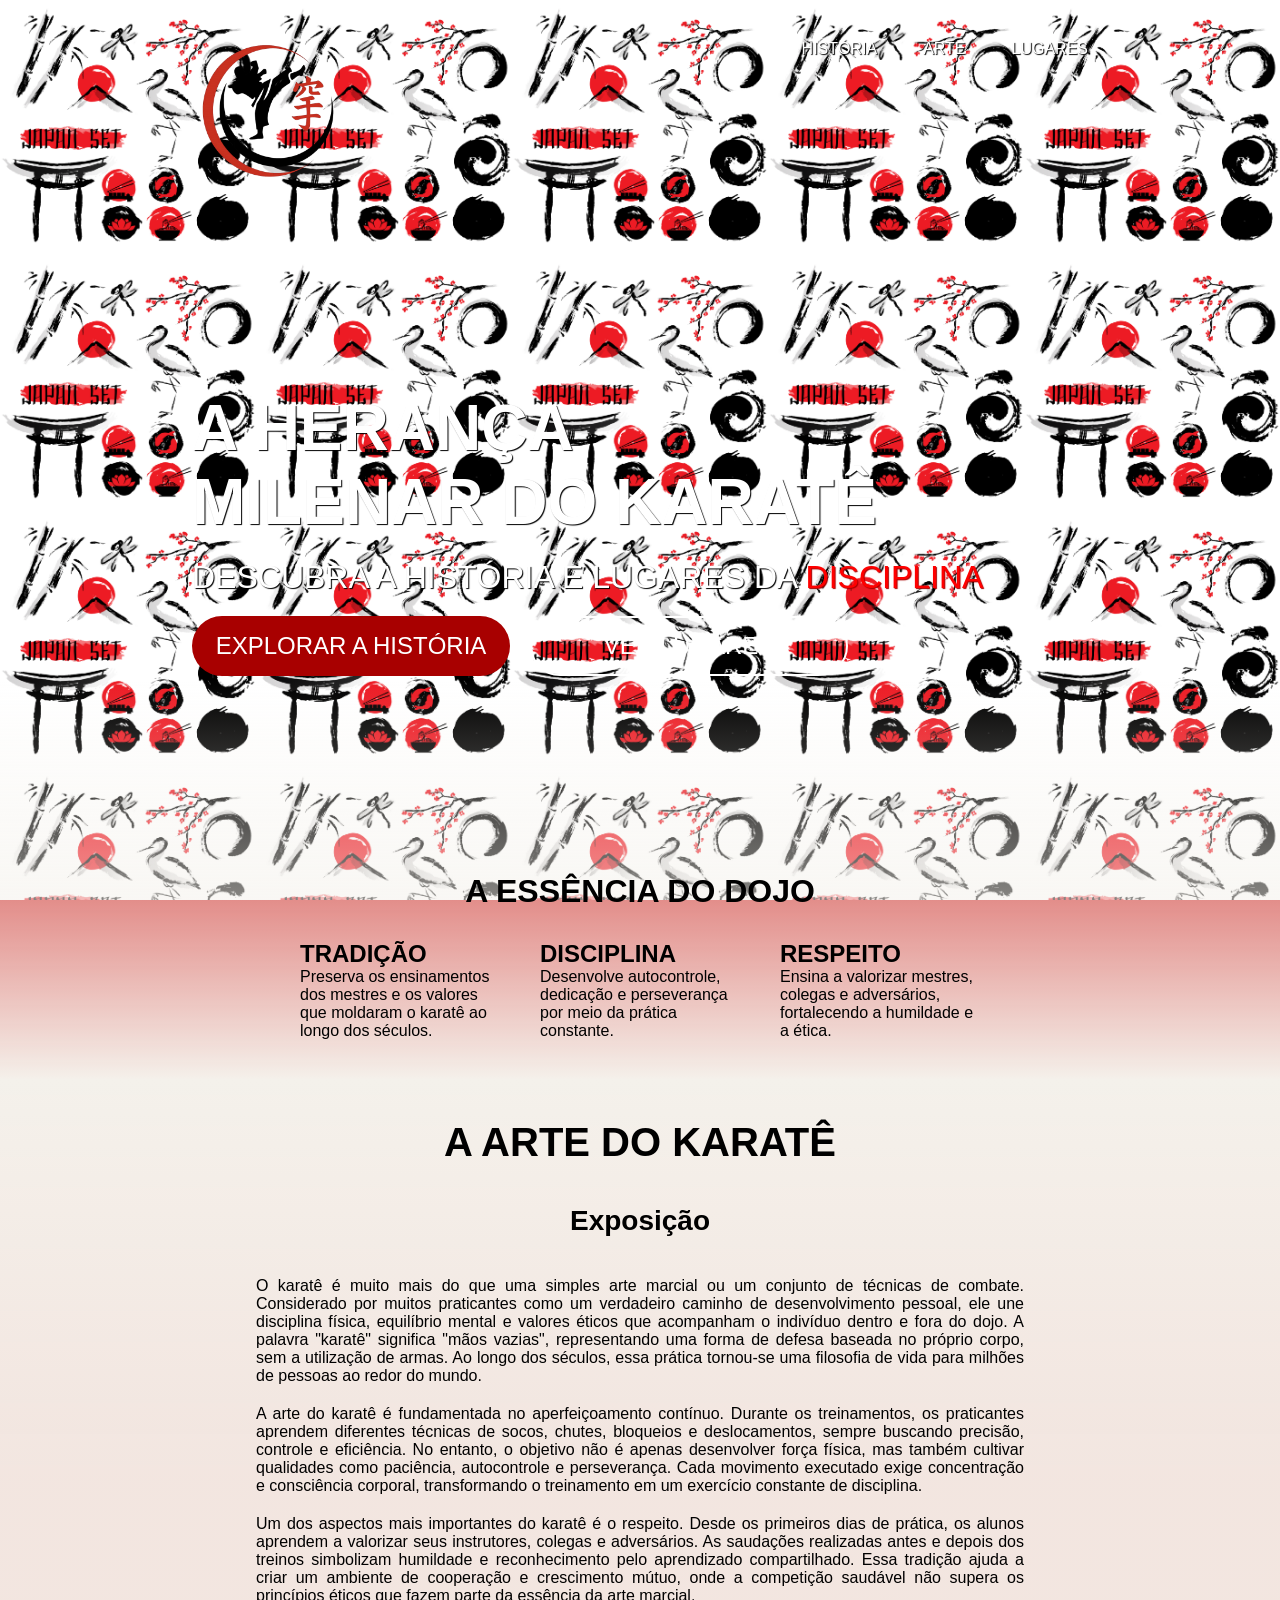
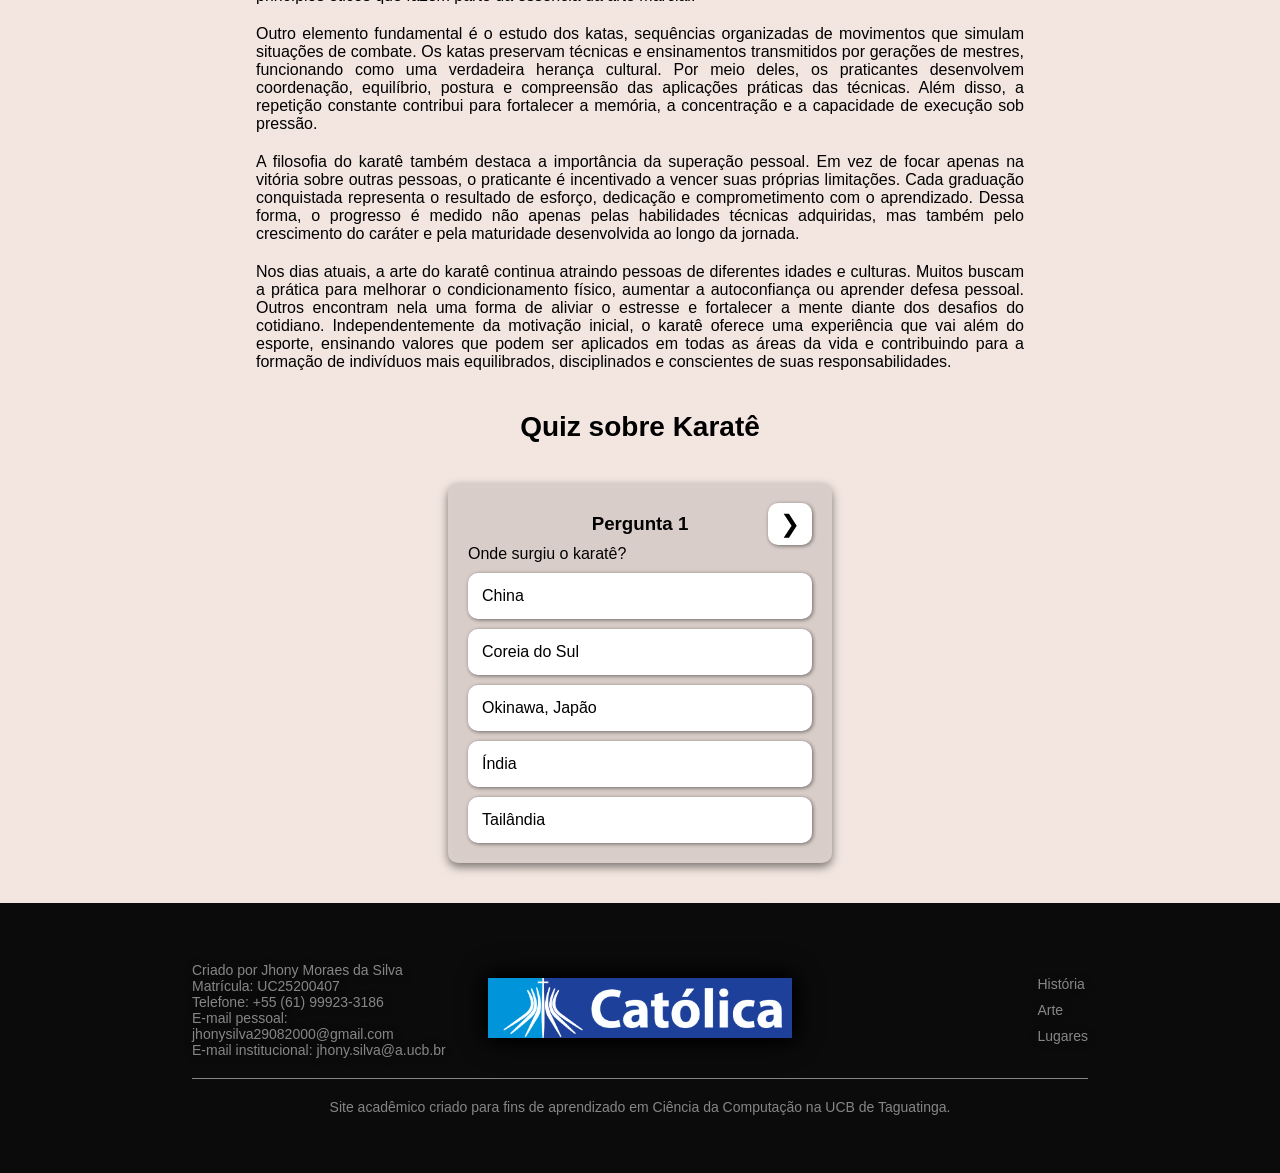
==== arte.html @ 7bbd3959 "Update 1" ====
<!DOCTYPE html>
<html>

<head>
    <title>Inicial</title>

    <link rel="stylesheet" href="style.css">
</head>

<body>
    <!-- <a href="#" class="seta"><img src="setaparacima.png" alt="Seta"></a> -->
    <div class="fundo"></div>
    <div class="temporario">
        <header>
            <div class="headertopo">
                <a href="lugares.html"><img src="logokarate.png" alt="Logo"></a>
                <div class="barra-topo"></div>
                <nav>
                    <a href="historia.html">HISTÓRIA</a>
                    <a href="#arte">ARTE</a>
                    <a href="lugares.html">LUGARES</a>
                </nav>
            </div>
            <div class="headermeio">
                <h1>A HERANÇA<br>MILENAR DO KARATÊ</h1>
                <p>DESCUBRA A HISTÓRIA E LUGARES DA <span>DISCIPLINA</span></p>
                <div class="headermeiobotoes">
                    <a href="historia.html" class="botao1">
                        <div>
                            <p>EXPLORAR A HISTÓRIA</p>
                        </div>
                    </a>
                    <a href="lugares.html" class="botao2">
                        <div>
                            <p>VER LUGARES</p>
                        </div>
                    </a>
                </div>
            </div>
            <div class="headerbase">
                <h1>A ESSÊNCIA DO DOJO</h1>
                <div class="atributos">
                    <div>
                        <h1>TRADIÇÃO</h1>
                        <p>Preserva os ensinamentos dos mestres e os valores que moldaram o karatê ao longo dos séculos.</p>
                    </div>
                    <div>
                        <h1>DISCIPLINA</h1>
                        <p>Desenvolve autocontrole, dedicação e perseverança por meio da prática constante.</p>
                    </div>
                    <div>
                        <h1>RESPEITO</h1>
                        <p>Ensina a valorizar mestres, colegas e adversários, fortalecendo a humildade e a ética.</p>
                    </div>
                </div>
            </div>
        </header>
        <main>
            <section id="arte" class="arte">
                <h1>A ARTE DO KARATÊ</h1>
                <h2>Exposição</h2>
                <div class="exposicao">
                    <p>O karatê é muito mais do que uma simples arte marcial ou um conjunto de técnicas de combate.
                        Considerado por muitos praticantes como um verdadeiro caminho de desenvolvimento pessoal, ele
                        une disciplina física, equilíbrio mental e valores éticos que acompanham o indivíduo dentro e
                        fora do dojo. A palavra "karatê" significa "mãos vazias", representando uma forma de defesa
                        baseada no próprio corpo, sem a utilização de armas. Ao longo dos séculos, essa prática
                        tornou-se uma filosofia de vida para milhões de pessoas ao redor do mundo.</p>
                    <p>A arte do karatê é fundamentada no aperfeiçoamento contínuo. Durante os treinamentos, os
                        praticantes aprendem diferentes técnicas de socos, chutes, bloqueios e deslocamentos, sempre
                        buscando precisão, controle e eficiência. No entanto, o objetivo não é apenas desenvolver força
                        física, mas também cultivar qualidades como paciência, autocontrole e perseverança. Cada
                        movimento executado exige concentração e consciência corporal, transformando o treinamento em um
                        exercício constante de disciplina.</p>
                    <p>Um dos aspectos mais importantes do karatê é o respeito. Desde os primeiros dias de prática, os
                        alunos aprendem a valorizar seus instrutores, colegas e adversários. As saudações realizadas
                        antes e depois dos treinos simbolizam humildade e reconhecimento pelo aprendizado compartilhado.
                        Essa tradição ajuda a criar um ambiente de cooperação e crescimento mútuo, onde a competição
                        saudável não supera os princípios éticos que fazem parte da essência da arte marcial.</p>
                    <p>Outro elemento fundamental é o estudo dos katas, sequências organizadas de movimentos que simulam
                        situações de combate. Os katas preservam técnicas e ensinamentos transmitidos por gerações de
                        mestres, funcionando como uma verdadeira herança cultural. Por meio deles, os praticantes
                        desenvolvem coordenação, equilíbrio, postura e compreensão das aplicações práticas das técnicas.
                        Além disso, a repetição constante contribui para fortalecer a memória, a concentração e a
                        capacidade de execução sob pressão.</p>
                    <p>A filosofia do karatê também destaca a importância da superação pessoal. Em vez de focar apenas
                        na vitória sobre outras pessoas, o praticante é incentivado a vencer suas próprias limitações.
                        Cada graduação conquistada representa o resultado de esforço, dedicação e comprometimento com o
                        aprendizado. Dessa forma, o progresso é medido não apenas pelas habilidades técnicas adquiridas,
                        mas também pelo crescimento do caráter e pela maturidade desenvolvida ao longo da jornada.</p>
                    <p>Nos dias atuais, a arte do karatê continua atraindo pessoas de diferentes idades e culturas.
                        Muitos buscam a prática para melhorar o condicionamento físico, aumentar a autoconfiança ou
                        aprender defesa pessoal. Outros encontram nela uma forma de aliviar o estresse e fortalecer a
                        mente diante dos desafios do cotidiano. Independentemente da motivação inicial, o karatê oferece
                        uma experiência que vai além do esporte, ensinando valores que podem ser aplicados em todas as
                        áreas da vida e contribuindo para a formação de indivíduos mais equilibrados, disciplinados e
                        conscientes de suas responsabilidades.</p>
                </div>
                <h2>Quiz sobre Karatê</h2>
                <input type="radio" name="navegacao" id="pergunta1" class="controle-navegacao" checked>
                <input type="radio" name="navegacao" id="pergunta2" class="controle-navegacao">
                <input type="radio" name="navegacao" id="pergunta3" class="controle-navegacao">
                <input type="radio" name="navegacao" id="pergunta4" class="controle-navegacao">
                <input type="radio" name="navegacao" id="pergunta5" class="controle-navegacao">
                <input type="radio" name="navegacao" id="pergunta6" class="controle-navegacao">
                <input type="radio" name="navegacao" id="pergunta7" class="controle-navegacao">
                <input type="radio" name="navegacao" id="pergunta8" class="controle-navegacao">
                <input type="radio" name="navegacao" id="pergunta9" class="controle-navegacao">
                <input type="radio" name="navegacao" id="pergunta10" class="controle-navegacao">

                <div class="container-quiz">

                    <div class="cartao-pergunta" id="p1">
                        <div class="cabecalho-quiz">
                            <span class="seta-navegacao" style="visibility: hidden;">&#10094;</span>
                            <h3>Pergunta 1</h3>
                            <label for="pergunta2" class="seta-navegacao">&#10095;</label>
                        </div>

                        <p>Onde surgiu o karatê?</p>

                        <div class="lista-respostas">
                            <input type="radio" name="resp1" id="p1-r1" class="controle-resposta">
                            <label for="p1-r1" class="opcao opcao-errada">China</label>

                            <input type="radio" name="resp1" id="p1-r2" class="controle-resposta">
                            <label for="p1-r2" class="opcao opcao-errada">Coreia do Sul</label>

                            <input type="radio" name="resp1" id="p1-r3" class="controle-resposta">
                            <label for="p1-r3" class="opcao opcao-correta">Okinawa, Japão</label>

                            <input type="radio" name="resp1" id="p1-r4" class="controle-resposta">
                            <label for="p1-r4" class="opcao opcao-errada">Índia</label>

                            <input type="radio" name="resp1" id="p1-r5" class="controle-resposta">
                            <label for="p1-r5" class="opcao opcao-errada">Tailândia</label>
                        </div>
                    </div>

                    <div class="cartao-pergunta" id="p2">
                        <div class="cabecalho-quiz">
                            <label for="pergunta1" class="seta-navegacao">&#10094;</label>
                            <h3>Pergunta 2</h3>
                            <label for="pergunta3" class="seta-navegacao">&#10095;</label>
                        </div>

                        <p>Qual acontecimento contribuiu para o desenvolvimento das técnicas de combate desarmado em
                            Okinawa?</p>

                        <div class="lista-respostas">
                            <input type="radio" name="resp2" id="p2-r1" class="controle-resposta">
                            <label for="p2-r1" class="opcao opcao-errada">Criação dos Jogos Olímpicos</label>

                            <input type="radio" name="resp2" id="p2-r2" class="controle-resposta">
                            <label for="p2-r2" class="opcao opcao-correta">Proibição do porte de armas</label>

                            <input type="radio" name="resp2" id="p2-r3" class="controle-resposta">
                            <label for="p2-r3" class="opcao opcao-errada">Invenção do judô</label>

                            <input type="radio" name="resp2" id="p2-r4" class="controle-resposta">
                            <label for="p2-r4" class="opcao opcao-errada">Fundação da WKF</label>

                            <input type="radio" name="resp2" id="p2-r5" class="controle-resposta">
                            <label for="p2-r5" class="opcao opcao-errada">Criação do kumite</label>
                        </div>
                    </div>

                    <div class="cartao-pergunta" id="p3">
                        <div class="cabecalho-quiz">
                            <label for="pergunta2" class="seta-navegacao">&#10094;</label>
                            <h3>Pergunta 3</h3>
                            <label for="pergunta4" class="seta-navegacao">&#10095;</label>
                        </div>

                        <p>Quem foi o principal responsável por divulgar o karatê no Japão?</p>

                        <div class="lista-respostas">
                            <input type="radio" name="resp3" id="p3-r1" class="controle-resposta">
                            <label for="p3-r1" class="opcao opcao-errada">Jigoro Kano</label>

                            <input type="radio" name="resp3" id="p3-r2" class="controle-resposta">
                            <label for="p3-r2" class="opcao opcao-errada">Masutatsu Oyama</label>

                            <input type="radio" name="resp3" id="p3-r3" class="controle-resposta">
                            <label for="p3-r3" class="opcao opcao-errada">Hironori Otsuka</label>

                            <input type="radio" name="resp3" id="p3-r4" class="controle-resposta">
                            <label for="p3-r4" class="opcao opcao-correta">Gichin Funakoshi</label>

                            <input type="radio" name="resp3" id="p3-r5" class="controle-resposta">
                            <label for="p3-r5" class="opcao opcao-errada">Chojun Miyagi</label>
                        </div>
                    </div>

                    <div class="cartao-pergunta" id="p4">
                        <div class="cabecalho-quiz">
                            <label for="pergunta3" class="seta-navegacao">&#10094;</label>
                            <h3>Pergunta 4</h3>
                            <label for="pergunta5" class="seta-navegacao">&#10095;</label>
                        </div>

                        <p>Em que ano o karatê foi apresentado oficialmente no Japão?</p>

                        <div class="lista-respostas">
                            <input type="radio" name="resp4" id="p4-r1" class="controle-resposta">
                            <label for="p4-r1" class="opcao opcao-errada">1901</label>

                            <input type="radio" name="resp4" id="p4-r2" class="controle-resposta">
                            <label for="p4-r2" class="opcao opcao-errada">1910</label>

                            <input type="radio" name="resp4" id="p4-r3" class="controle-resposta">
                            <label for="p4-r3" class="opcao opcao-correta">1922</label>

                            <input type="radio" name="resp4" id="p4-r4" class="controle-resposta">
                            <label for="p4-r4" class="opcao opcao-errada">1936</label>

                            <input type="radio" name="resp4" id="p4-r5" class="controle-resposta">
                            <label for="p4-r5" class="opcao opcao-errada">1957</label>
                        </div>
                    </div>

                    <div class="cartao-pergunta" id="p5">
                        <div class="cabecalho-quiz">
                            <label for="pergunta4" class="seta-navegacao">&#10094;</label>
                            <h3>Pergunta 5</h3>
                            <label for="pergunta6" class="seta-navegacao">&#10095;</label>
                        </div>

                        <p>Em qual ano o karatê estreou nos Jogos Olímpicos?</p>

                        <div class="lista-respostas">
                            <input type="radio" name="resp5" id="p5-r1" class="controle-resposta">
                            <label for="p5-r1" class="opcao opcao-errada">2008</label>

                            <input type="radio" name="resp5" id="p5-r2" class="controle-resposta">
                            <label for="p5-r2" class="opcao opcao-errada">2012</label>

                            <input type="radio" name="resp5" id="p5-r3" class="controle-resposta">
                            <label for="p5-r3" class="opcao opcao-errada">2016</label>

                            <input type="radio" name="resp5" id="p5-r4" class="controle-resposta">
                            <label for="p5-r4" class="opcao opcao-errada">2020</label>

                            <input type="radio" name="resp5" id="p5-r5" class="controle-resposta">
                            <label for="p5-r5" class="opcao opcao-correta">2021</label>
                        </div>
                    </div>

                    <div class="cartao-pergunta" id="p6">
                        <div class="cabecalho-quiz">
                            <label for="pergunta5" class="seta-navegacao">&#10094;</label>
                            <h3>Pergunta 6</h3>
                            <label for="pergunta7" class="seta-navegacao">&#10095;</label>
                        </div>

                        <p>O que significa a palavra "karatê"?</p>

                        <div class="lista-respostas">
                            <input type="radio" name="resp6" id="p6-r1" class="controle-resposta">
                            <label for="p6-r1" class="opcao opcao-errada">Guerreiro silencioso</label>

                            <input type="radio" name="resp6" id="p6-r2" class="controle-resposta">
                            <label for="p6-r2" class="opcao opcao-errada">Punho de ferro</label>

                            <input type="radio" name="resp6" id="p6-r3" class="controle-resposta">
                            <label for="p6-r3" class="opcao opcao-errada">Caminho da luta</label>

                            <input type="radio" name="resp6" id="p6-r4" class="controle-resposta">
                            <label for="p6-r4" class="opcao opcao-correta">Mãos vazias</label>

                            <input type="radio" name="resp6" id="p6-r5" class="controle-resposta">
                            <label for="p6-r5" class="opcao opcao-errada">Defesa perfeita</label>
                        </div>
                    </div>

                    <div class="cartao-pergunta" id="p7">
                        <div class="cabecalho-quiz">
                            <label for="pergunta6" class="seta-navegacao">&#10094;</label>
                            <h3>Pergunta 7</h3>
                            <label for="pergunta8" class="seta-navegacao">&#10095;</label>
                        </div>

                        <p>Qual dos itens abaixo é um dos principais valores ensinados pelo karatê?</p>

                        <div class="lista-respostas">
                            <input type="radio" name="resp7" id="p7-r1" class="controle-resposta">
                            <label for="p7-r1" class="opcao opcao-errada">Arrogância</label>

                            <input type="radio" name="resp7" id="p7-r2" class="controle-resposta">
                            <label for="p7-r2" class="opcao opcao-errada">Individualismo</label>

                            <input type="radio" name="resp7" id="p7-r3" class="controle-resposta">
                            <label for="p7-r3" class="opcao opcao-correta">Respeito</label>

                            <input type="radio" name="resp7" id="p7-r4" class="controle-resposta">
                            <label for="p7-r4" class="opcao opcao-errada">Rivalidade</label>

                            <input type="radio" name="resp7" id="p7-r5" class="controle-resposta">
                            <label for="p7-r5" class="opcao opcao-errada">Competição extrema</label>
                        </div>
                    </div>

                    <div class="cartao-pergunta" id="p8">
                        <div class="cabecalho-quiz">
                            <label for="pergunta7" class="seta-navegacao">&#10094;</label>
                            <h3>Pergunta 8</h3>
                            <label for="pergunta9" class="seta-navegacao">&#10095;</label>
                        </div>

                        <p>O que são os katas?</p>

                        <div class="lista-respostas">
                            <input type="radio" name="resp8" id="p8-r1" class="controle-resposta">
                            <label for="p8-r1" class="opcao opcao-errada">Equipamentos de proteção</label>

                            <input type="radio" name="resp8" id="p8-r2" class="controle-resposta">
                            <label for="p8-r2" class="opcao opcao-errada">Golpes proibidos em competição</label>

                            <input type="radio" name="resp8" id="p8-r3" class="controle-resposta">
                            <label for="p8-r3" class="opcao opcao-errada">Uniformes tradicionais</label>

                            <input type="radio" name="resp8" id="p8-r4" class="controle-resposta">
                            <label for="p8-r4" class="opcao opcao-errada">Técnicas de respiração</label>

                            <input type="radio" name="resp8" id="p8-r5" class="controle-resposta">
                            <label for="p8-r5" class="opcao opcao-correta">Sequências organizadas de movimentos</label>
                        </div>
                    </div>

                    <div class="cartao-pergunta" id="p9">
                        <div class="cabecalho-quiz">
                            <label for="pergunta8" class="seta-navegacao">&#10094;</label>
                            <h3>Pergunta 9</h3>
                            <label for="pergunta10" class="seta-navegacao">&#10095;</label>
                        </div>

                        <p>Além do condicionamento físico, o karatê busca desenvolver:</p>

                        <div class="lista-respostas">
                            <input type="radio" name="resp9" id="p9-r1" class="controle-resposta">
                            <label for="p9-r1" class="opcao opcao-errada">Apenas força muscular</label>

                            <input type="radio" name="resp9" id="p9-r2" class="controle-resposta">
                            <label for="p9-r2" class="opcao opcao-errada">Apenas velocidade</label>

                            <input type="radio" name="resp9" id="p9-r3" class="controle-resposta">
                            <label for="p9-r3" class="opcao opcao-errada">Apenas resistência física</label>

                            <input type="radio" name="resp9" id="p9-r4" class="controle-resposta">
                            <label for="p9-r4" class="opcao opcao-correta">Equilíbrio mental e disciplina</label>

                            <input type="radio" name="resp9" id="p9-r5" class="controle-resposta">
                            <label for="p9-r5" class="opcao opcao-errada">Apenas habilidades de competição</label>
                        </div>
                    </div>

                    <div class="cartao-pergunta" id="p10">
                        <div class="cabecalho-quiz">
                            <label for="pergunta9" class="seta-navegacao">&#10094;</label>
                            <h3>Pergunta 10</h3>
                            <span class="seta-navegacao" style="visibility: hidden;">&#10095;</span>
                        </div>

                        <p>Qual é um dos principais objetivos da filosofia do karatê?</p>

                        <div class="lista-respostas">
                            <input type="radio" name="resp10" id="p10-r1" class="controle-resposta">
                            <label for="p10-r1" class="opcao opcao-errada">Derrotar todos os adversários</label>

                            <input type="radio" name="resp10" id="p10-r2" class="controle-resposta">
                            <label for="p10-r2" class="opcao opcao-errada">Acumular títulos esportivos</label>

                            <input type="radio" name="resp10" id="p10-r3" class="controle-resposta">
                            <label for="p10-r3" class="opcao opcao-correta">Superar os próprios limites</label>

                            <input type="radio" name="resp10" id="p10-r4" class="controle-resposta">
                            <label for="p10-r4" class="opcao opcao-errada">Aprender a usar armas</label>

                            <input type="radio" name="resp10" id="p10-r5" class="controle-resposta">
                            <label for="p10-r5" class="opcao opcao-errada">Tornar-se invencível</label>
                        </div>
                    </div>

                </div>
            </section>
        </main>
        <footer>
            <div class="footertopo">
                <div class="creditoscontatos">
                    <ul>
                        <li>Criado por Jhony Moraes da Silva</li>
                        <li>Matrícula: UC25200407</li>
                        <li>Telefone: +55 (61) 99923-3186</li>
                        <li>E-mail pessoal: jhonysilva29082000@gmail.com</li>
                        <li>E-mail institucional: jhony.silva@a.ucb.br</li>
                    </ul>
                </div>
                <a href="https://ucb.catolica.edu.br/"><img src="logocatolica.png" alt="LogoCatolica"></a>
                <div class="linksfooter">
                    <ul>
                        <li><a href="historia.html">História</a></li>
                        <li><a href="#arte">Arte</a></li>
                        <li><a href="lugares.html">Lugares</a></li>
                    </ul>
                </div>
            </div>
            <div class="linhafooter"></div>
            <div class="footerbase">
                <p>Site acadêmico criado para fins de aprendizado em Ciência da Computação na UCB de Taguatinga.</p>
            </div>
        </footer>
    </div>
    <script>
        window.addEventListener("scroll", function () {
            const barra = document.getElementsByTagName("nav")[0];

            // Se a rolagem vertical for maior que 50px, adiciona a classe, senão, remove
            if (window.scrollY > 1) {
                barra.classList.add("fundonav");
            } else {
                barra.classList.remove("fundonav");
            }
        });
    </script>
</body>

</html>
---- style.css ----
* {
    box-sizing: border-box;
    margin: 0;
    padding: 0;
    border: 0;
    /*border: solid 1px rgb(255, 90, 0);*/
}

html {
    scroll-behavior: smooth;
}

/* TUDO QUE ESTÁ DENTRO DE BODY */

body {
    background-color: rgb(206, 21, 21);
    display: flex;
    flex-direction: column;
    font-family: 'Avenir Next', 'Gill Sans', Calibri, 'Trebuchet MS', sans-serif;
    font-size: 16px;
    position: relative;
}

body h1 {
    font-size: 40px;
}

body h2 {
    font-size: 28px;
    text-shadow: 1px 1px 1px rgba(0, 0, 0, 0);
}

body .fundo {
    background-image: url(simbolos.jpg);
    background-repeat: repeat;
    background-size: 20%;
    height: 100%;
    left: 0;
    opacity: 1;
    position: fixed;
    top: 0;
    width: 100%;
    z-index: 0;
}

.temporario {
    align-items: center;
    display: flex;
    flex-direction: column;
    justify-content: center;
    opacity: 1;
    position: relative;
    z-index: 2;
}

/* TUDO QUE ESTÁ DENTRO DE HEADER */

header {
    background-image: linear-gradient(to top, rgb(244, 241, 235, 1) 0px, rgb(0, 0, 0, 0) 400px), url(bannerheader.jpg);
    background-repeat: no-repeat;
    background-size: cover;
    display: flex;
    flex-direction: column;
    justify-content: space-between;
    min-height: 1080px;
    opacity: 1;
    padding: 40px 15%;
    position: relative;
    width: 100%;
}

.headertopo {
    display: flex;
    flex-direction: row;
    justify-content: space-between;
    position: relative;
}

.headertopo a img {
    height: 150px;
}

nav {
    display: flex;
    flex-direction: row;
    gap: 46px;
    height: fit-content;
    position: fixed;
    right: 15%;
    transition: 0.3s ease;
    width: fit-content;
    z-index: 1000;
}

nav.fundonav {
    background-color: rgb(11, 11, 11);
}

nav a {
    color: rgb(255, 255, 255);
    font-size: 1rem;
    text-decoration: none;
    text-shadow: 1px 1px 1px rgba(0, 0, 0, 1);
    transition: ease 0.3s;
}

nav a:hover {
    color: red;
}

.headermeio {
    display: flex;
    flex-direction: column;
    gap: 20px;
    position: relative;
}

.headermeio h1 {
    color: rgb(255, 255, 255);
    font-size: 4rem;
    text-shadow: 1px 1px 1px rgba(0, 0, 0, 1);
}

.headermeio p {
    color: rgb(255, 255, 255);
    font-size: 2rem;
    text-shadow: 1px 1px 1px rgba(0, 0, 0, 1);
}

.headermeio p span {
    color: red;
    text-shadow: 1px 1px 1px rgba(168, 0, 0, 1);
}

.headermeiobotoes {
    display: flex;
    flex-direction: row;
    gap: 20px;
    position: relative;
}

.botao1 {
    display: flex;
    flex-direction: column;
    text-decoration: none;
}

.botao1 div {
    align-items: center;
    background-color: rgb(168, 0, 0);
    border-radius: 318px;
    display: flex;
    flex-direction: row;
    height: 60px;
    justify-content: center;
    position: relative;
    transition: ease 0.3s;
    width: 318px;
}

.botao1 div p {
    color: rgb(255, 255, 255);
    font-size: 1.5rem;
    text-shadow: none;
}

.botao1:hover div {
    background-color: red;
}

.botao2 {
    text-decoration: none;
}

.botao2 div {
    align-items: center;
    border: solid 2px rgb(255, 255, 255);
    border-radius: 300px;
    display: flex;
    flex-direction: row;
    height: 60px;
    justify-content: center;
    position: relative;
    transition: ease 0.3s;
    width: 318px;
}

.botao2 div p {
    color: rgb(255, 255, 255);
    font-size: 1.5rem;
    text-shadow: none;
}

.botao2:hover div {
    background-color: rgb(255, 255, 255);
}

.botao2:hover div p {
    color: rgb(0, 0, 0);
}

.headerbase {
    align-items: center;
    display: flex;
    flex-direction: column;
    gap: 30px;
    justify-content: center;
    position: relative;
}

.headerbase h1 {
    color: rgb(0, 0, 0);
    font-size: 2rem;
    text-shadow: 1px 1px 1px rgba(0, 0, 0, 0);
}

.atributos {
    align-items: center;
    color: rgb(0, 0, 0);
    display: flex;
    flex-direction: row;
    gap: 40px;
    justify-content: center;
    position: relative;
    text-shadow: 1px 1px 1px rgba(0, 0, 0, 0);
}

.atributos div {
    max-width: 200px;
}

.atributos h1 {
    font-size: 1.5rem;
}

.atributos p {
    font-size: 1rem;
    overflow-wrap: break-word;
    word-wrap: break-word;
}

/* TUDO QUE ESTÁ DENTRO DE MAIN */

main {
    align-items: center;
    background: linear-gradient(to bottom, rgb(244, 241, 235, 1) 0px, rgb(244, 241, 235, 0.95) 400px);
    display: flex;
    flex-direction: column;
    gap: 40px;
    justify-content: space-between;
    opacity: 1;
    padding: 40px 20% 40px 20%;
    position: relative;
}

main section {
    display: flex;
    flex-direction: column;
    position: relative;
}

.historia {
    align-items: center;
    display: flex;
    flex-direction: column;
    gap: 40px;
    position: relative;
}

.redacao {
    align-items: center;
    display: flex;
    flex-direction: column;
    gap: 20px;
    justify-content: center;
    position: relative;
}

.redacao p {
    text-align: justify;
    text-shadow: 1px 1px 1px rgba(0, 0, 0, 0);
}

.linhadotempo {
    display: flex;
    flex-direction: row;
    gap: 20px;
    justify-content: center;
    position: relative;
}

.linha {
    align-items: center;
    background-color: rgb(0, 0, 0);
    display: flex;
    flex-direction: column;
    gap: 135px;
    height: auto;
    justify-content: center;
    position: relative;
    width: 2px;
}

.linha div {
    background-color: rgb(0, 0, 0);
    border-radius: 15px;
    height: 15px;
    width: 15px;
}

.acontecimentosesquerda,
.acontecimentosdireita {
    display: flex;
    flex-direction: column;
    position: relative;
}

.conteudoesquerda,
.conteudodireita {
    align-items: center;
    display: flex;
    flex-direction: row;
    gap: 20px;
    justify-content: center;
    position: relative;
    transition: 0.3s ease;
}

.conteudoesquerda p,
.conteudodireita p {
    align-items: center;
    display: flex;
    height: 150px;
    justify-content: center;
    max-height: 150px;
    max-width: 350px;
    opacity: 0;
    overflow: hidden;
    overflow-wrap: break-word;
    pointer-events: none;
    position: absolute;
    text-align: justify;
    transition: 0.3s ease;
    width: 350px;
}

.conteudoesquerda p {
    right: 220px;
    text-shadow: 1px 1px 1px rgba(0, 0, 0, 0);
    transform: translateX(220px);
}

.conteudoesquerda:hover p {
    opacity: 1;
    transform: translateX(0px);
}

.conteudodireita p {
    left: 220px;
    text-shadow: 1px 1px 1px rgba(0, 0, 0, 0);
    transform: translateX(-220px);
}

.conteudodireita:hover p {
    opacity: 1;
    transform: translateX(-0px);
}

.conteudodireita:hover {
    transform: scale(1.1) translateX(10%);
}

.conteudoesquerda:hover {
    transform: scale(1.1) translateX(-10%);
}

.conteudoesquerda img,
.conteudodireita img {
    border-radius: 10px;
    filter: drop-shadow(1px 1px 1px rgba(0, 0, 0, 0)) drop-shadow(-1px -1px 1px rgba(0, 0, 0, 0));
    height: 150px;
    width: 200px;
    z-index: 2;
    object-fit: cover;
}

.dataesquerda,
.datadireita {
    color: rgb(168, 0, 0);
    display: flex;
    flex-direction: column;
    justify-content: center;
    min-height: 150px;
    min-width: 200px;
    position: relative;
}

.dataesquerda {
    align-items: end;
}

.datadireita {
    align-items: baseline;
}

#historia {}

.arte {
    align-items: center;
    display: flex;
    flex-direction: column;
    gap: 40px;
    position: relative;
}

#arte {}

.exposicao {
    align-items: center;
    display: flex;
    flex-direction: column;
    gap: 20px;
    justify-content: center;
    position: relative;
}

.exposicao p {
    text-align: justify;
    text-shadow: 1px 1px 1px rgba(0, 0, 0, 0);
}

.container-quiz {
    backdrop-filter: blur(2px);
    background-color: rgba(0, 0, 0, 0.1);
    box-shadow: 0 4px 10px rgba(0, 0, 0, 0.5);
    border-radius: 10px;
    overflow: hidden;
    padding: 20px;
    position: relative;
    width: 50%;
}

.controle-navegacao,
.controle-resposta {
    display: none;
    /* esconder as bolinhas dos radios */
}

.cartao-pergunta {
    display: none;
    /* esconde todos por padrão */
}

.cartao-pergunta p {
    color: rgb(0, 0, 0);
    margin-bottom: 10px;
}

.cabecalho-quiz {
    align-items: center;
    display: flex;
    justify-content: space-between;
}

.cabecalho-quiz h3 {
    color: rgb(0, 0, 0);
}

.seta-navegacao {
    cursor: pointer;
    font-size: 24px;
    user-select: none;
    /* para impedir interações de seleção com cursor */
    color: rgb(0, 0, 0);
    padding: 5px 10px;
    border-radius: 10px;
    background: rgba(255, 255, 255, 1);
    border: 2px solid rgba(0, 0, 0, 0);
    box-shadow: 1px 1px 4px rgba(0, 0, 0, 0.5);
    transition: 0.3s ease;
}

.seta-navegacao:hover {
    border: 2px solid rgba(0, 0, 0, 1);
}

/* navegar e trocar pergunta */
#pergunta1:checked~.container-quiz #p1,
#pergunta2:checked~.container-quiz #p2,
#pergunta3:checked~.container-quiz #p3,
#pergunta4:checked~.container-quiz #p4,
#pergunta5:checked~.container-quiz #p5,
#pergunta6:checked~.container-quiz #p6,
#pergunta7:checked~.container-quiz #p7,
#pergunta8:checked~.container-quiz #p8,
#pergunta9:checked~.container-quiz #p9,
#pergunta10:checked~.container-quiz #p10 {
    display: block;
    /* faz um cartão ativar. lembrando que todos os cartões ficam desativados por padrão*/
}

.lista-respostas {
    display: flex;
    flex-direction: column;
    gap: 10px;
}

.opcao {
    background-color: rgba(255, 255, 255, 1);
    border: solid rgba(0, 0, 0, 0) 2px;
    border-radius: 10px;
    box-shadow: 1px 1px 4px rgba(0, 0, 0, 0.5);
    cursor: pointer;
    display: block;
    padding: 12px;
    transition: 0.3s;
}

/* mudança de cor da opção correta quando um radio for marcado dentro daquela pergunta */
.cartao-pergunta:has(.controle-resposta:checked) .opcao-correta {
    background-color: rgba(168, 0, 0, 1);
    color: rgb(255, 255, 255);
    opacity: 0.75;
}

/* mudança de cor das opções erradas quando um radio for marcado dentro daquela pergunta */
.cartao-pergunta:has(.controle-resposta:checked) .opcao-errada {
    background-color: rgba(50, 50, 50, 1);
    color: rgb(255, 255, 255);
    opacity: 0.75;
}

.controle-resposta:hover+.opcao {
    border: solid rgb(0, 0, 0) 2px !important;
    opacity: 1 !important;
}

.controle-resposta:checked+.opcao {
    border: solid rgb(255, 255, 255) 2px !important;
    opacity: 1 !important;
}

/* muda o cursor e interações com os radios das respostas. impede mudar resposta depois de escolher uma */
.cartao-pergunta:has(.controle-resposta:checked) .lista-respostas {
    pointer-events: none;
}

.lugares {
    align-items: center;
    display: flex;
    flex-direction: column;
    gap: 40px;
    position: relative;
}

.cartao-mapa {
    align-items: center;
    border-radius: 10px;
    display: flex;
    backdrop-filter: blur(4px);
    background-color: rgba(255, 0, 0, 0.05);
    box-shadow: 0 4px 10px rgba(0, 0, 0, 0.1);
    flex-direction: row;
    gap: 20px;
    justify-content: center;
    padding: 20px;
    position: relative;
}

.cartao-mapa p {
    align-items: center;
    color: black;
    display: flex;
    height: 300px;
    justify-content: center;
    overflow-wrap: break-word;
    text-align: justify;
    width: auto;
}

.cartao-mapa img {
    border-radius: 10px;
    border: solid 2px rgba(168, 0, 0, 1);
    box-shadow: 0 4px 4px rgba(0, 0, 0, 0.4);
    height: 300px;
    object-fit: cover;
    width: 300px;
}

.mapa {
    border-radius: 10px;
    border: solid white 2px;
    box-shadow: 0 4px 4px rgba(0, 0, 0, 0.4);
    height: 300px;
    width: 400px;
    min-width: 500px;
}

#lugares {}

/* TUDO QUE ESTÁ DENTRO DE FOOTER */

footer {
    align-items: center;
    background-color: rgb(11, 11, 11);
    color: rgb(255, 255, 255);
    display: flex;
    flex-direction: column;
    font-size: 14px;
    gap: 20px;
    justify-content: center;
    min-height: 270px;
    opacity: 1;
    padding: 0 15%;
    position: relative;
    width: 100%;
}

.footertopo {
    align-items: center;
    display: flex;
    flex-direction: row;
    height: 100%;
    justify-content: space-between;
    position: relative;
    width: 100%;
}

.creditoscontatos {
    align-items: baseline;
    display: flex;
    flex-direction: column;
    gap: 0;
    min-width: 33%;
    position: relative;
}

.creditoscontatos ul {
    list-style-type: none;
}

.creditoscontatos ul li {
    opacity: 0.5;
    text-shadow: 1px 1px 10px rgba(0, 0, 0, 1);
    transition: ease 0.3s;
}

.creditoscontatos ul li:hover {
    opacity: 1;
}

.footertopo a img {
    filter: drop-shadow(1px 1px 10px rgba(0, 0, 0, 1)) drop-shadow(-1px -1px 10px rgba(0, 0, 0, 1));
    transition: 0.3s ease;
    width: 100%;
}

.footertopo a img:hover {
    transform: scale(1.05);
}


.linksfooter {
    align-items: end;
    display: flex;
    flex-direction: column;
    gap: 0;
    min-width: 33%;
    position: relative;
}

.linksfooter ul {
    display: flex;
    flex-direction: column;
    gap: 10px;
    list-style-type: none;
}

.linksfooter a {
    color: rgb(255, 255, 255);
    display: inline-block;
    opacity: 0.5;
    text-decoration: none;
    text-shadow: 1px 1px 10px rgba(0, 0, 0, 1);
    transition: ease 0.3s;
}

.linksfooter a:hover {
    opacity: 1;
    text-decoration: underline;
}

.linhafooter {
    align-items: center;
    background-color: rgba(255, 255, 255, 0.5);
    display: flex;
    flex-direction: column;
    gap: 135px;
    height: 1px;
    justify-content: center;
    position: relative;
    width: 100%;
}

.footerbase {
    align-items: center;
    display: flex;
    flex-direction: row;
    height: 100%;
    justify-content: center;
    position: relative;
    width: 100%;
}

.footerbase p {
    color: rgb(255, 255, 255);
    display: inline-block;
    opacity: 0.5;
    transition: ease 0.3s;
}

.footerbase p:hover {
    color: rgb(255, 255, 255);
    opacity: 1;
}
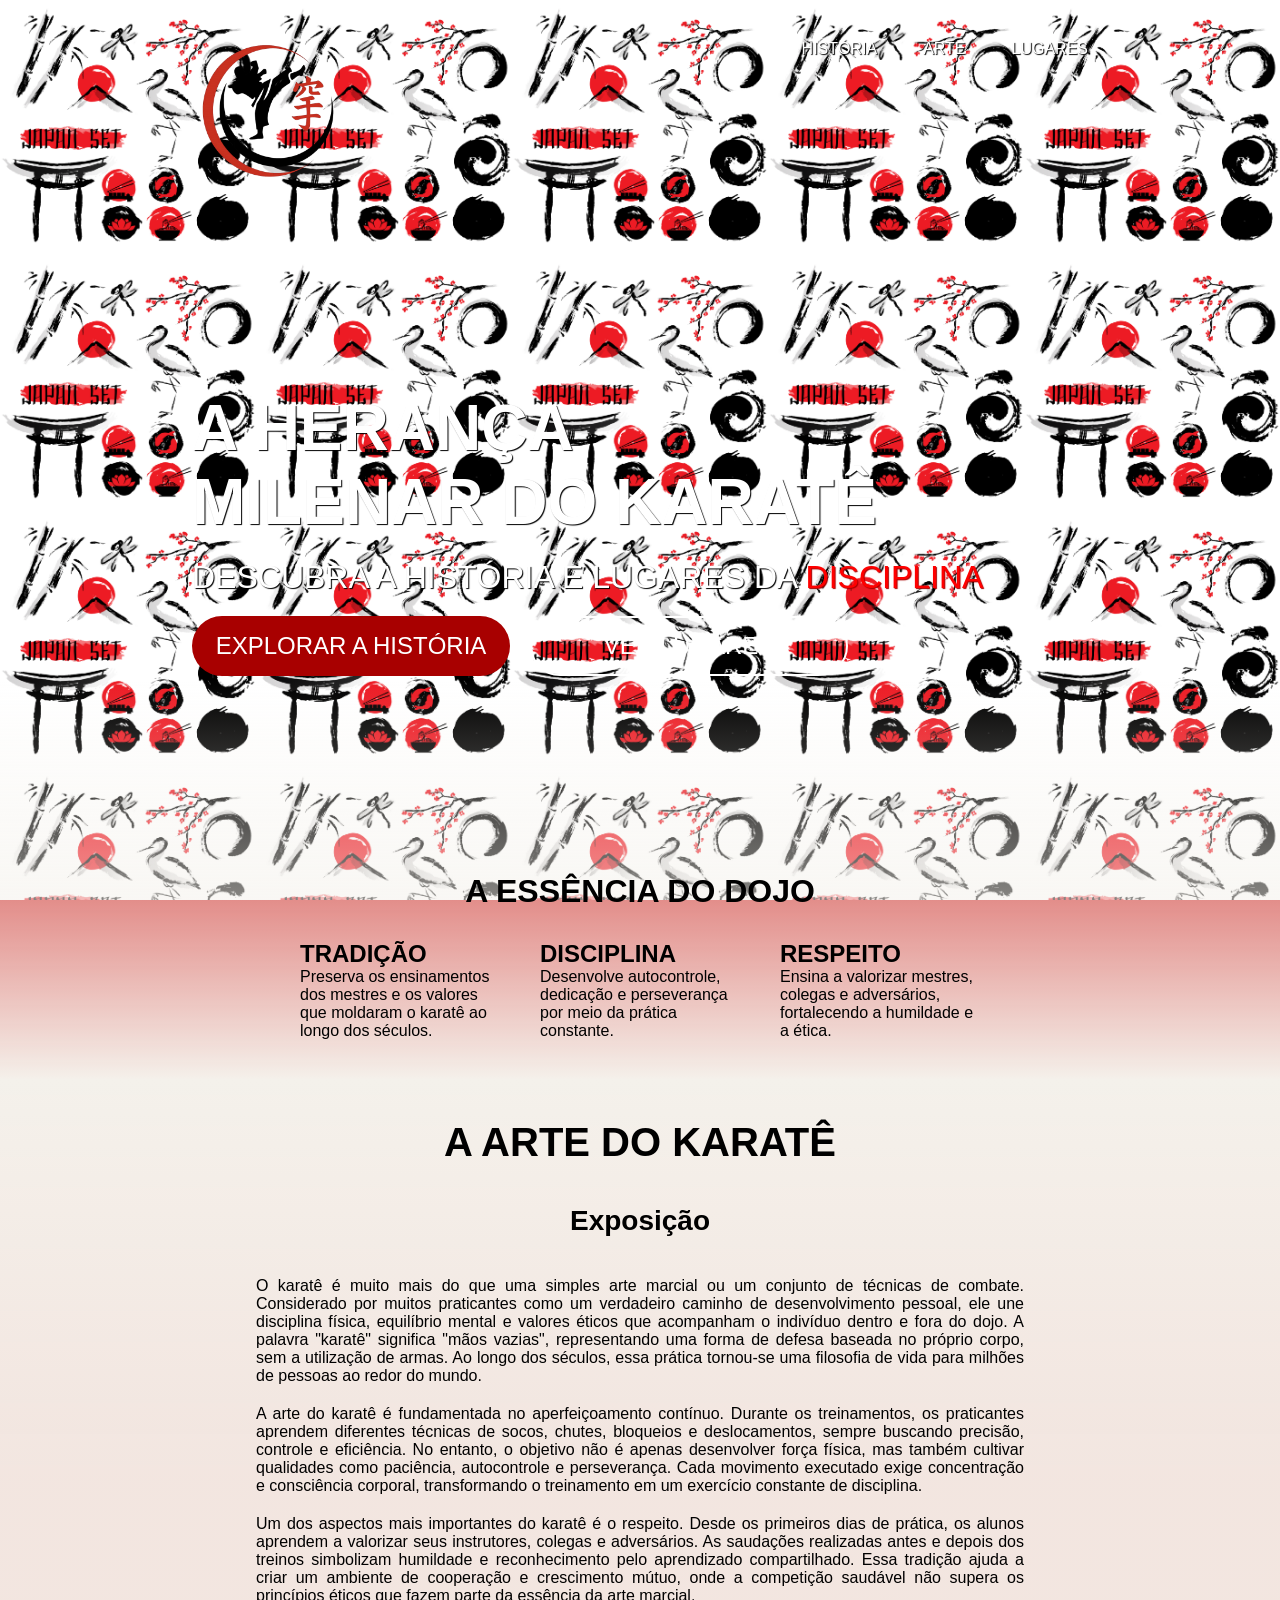
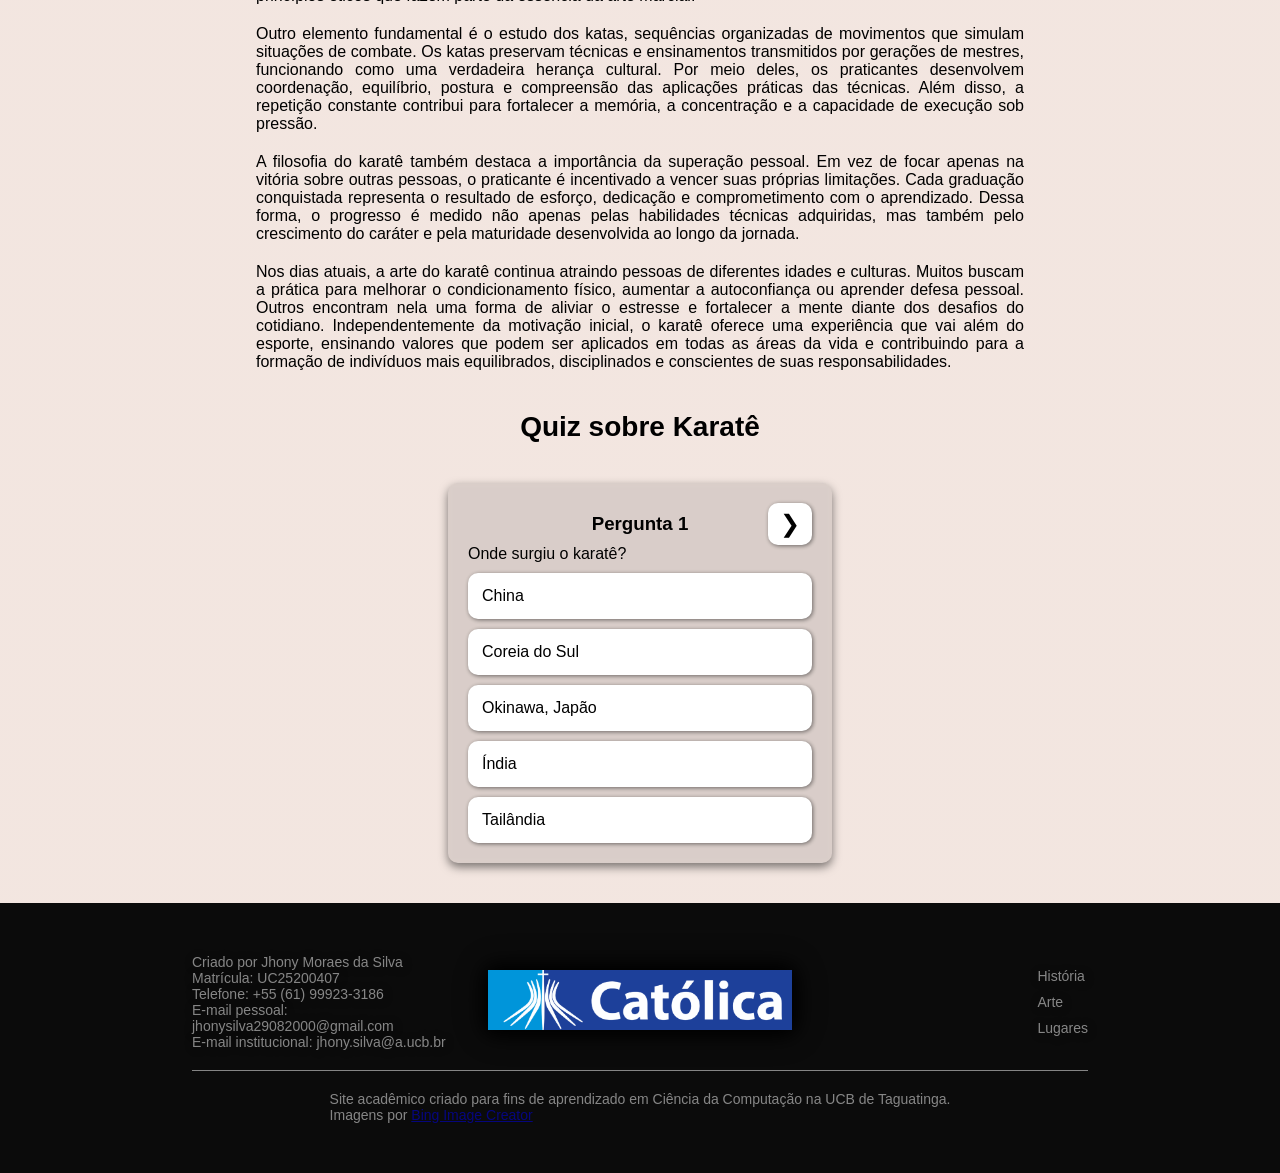
==== commit 4182e3af: "Add files via upload" ====
--- a/arte.html
+++ b/arte.html
@@ -399,14 +399,14 @@
                 <div class="linksfooter">
                     <ul>
                         <li><a href="historia.html">História</a></li>
-                        <li><a href="#arte">Arte</a></li>
-                        <li><a href="lugares.html">Lugares</a></li>
+                        <li><a href="arte.html">Arte</a></li>
+                        <li><a href="#lugares">Lugares</a></li>
                     </ul>
                 </div>
             </div>
             <div class="linhafooter"></div>
             <div class="footerbase">
-                <p>Site acadêmico criado para fins de aprendizado em Ciência da Computação na UCB de Taguatinga.</p>
+                <p>Site acadêmico criado para fins de aprendizado em Ciência da Computação na UCB de Taguatinga.<br>Imagens por <a href="https://www.bing.com/images/create/ai-image-generator">Bing Image Creator</a></p>
             </div>
         </footer>
     </div>
